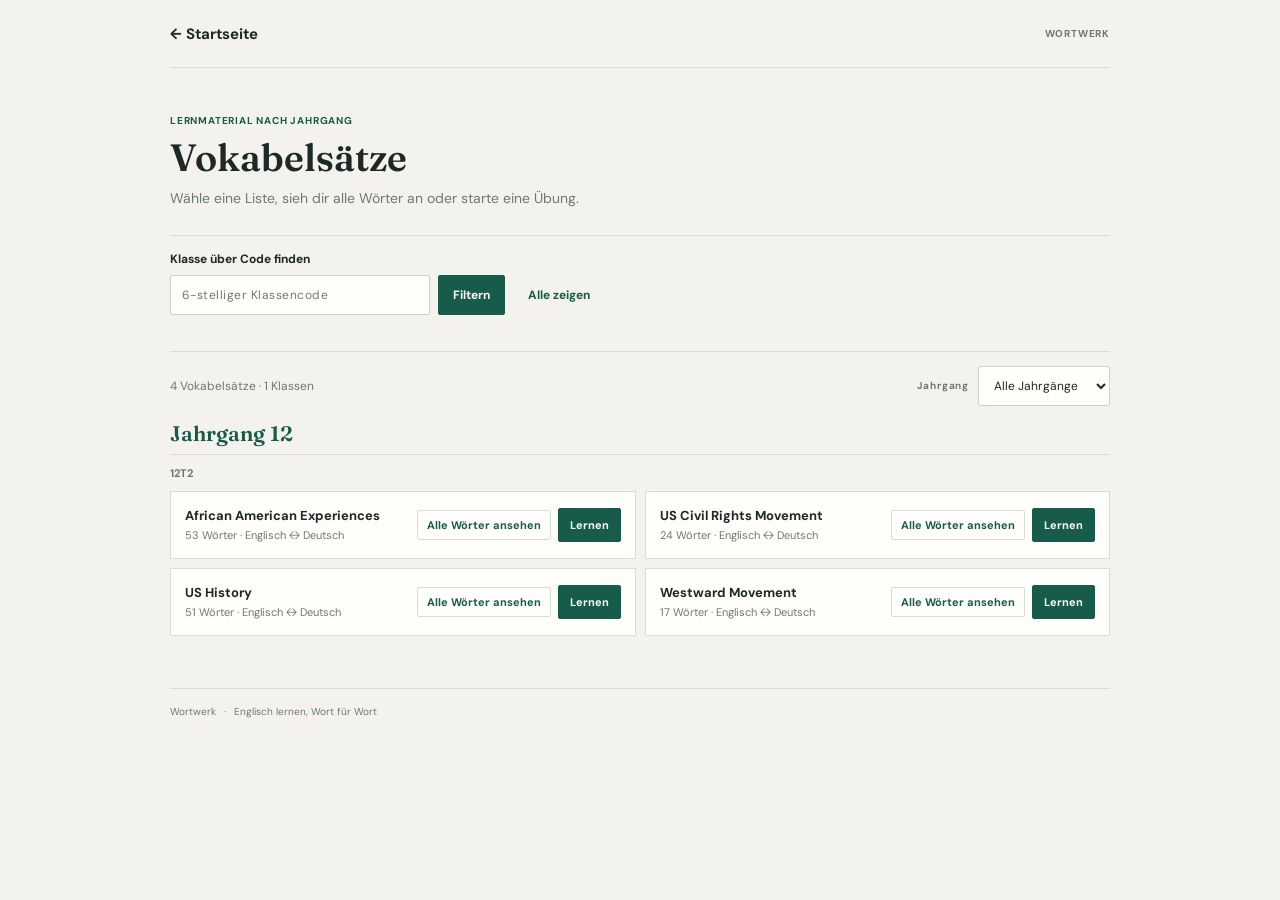
==== lists.html @ 83413637 "Add vocabulary practice modes and landing page" ====
<!doctype html>
<html lang="de">
<head>
  <meta charset="utf-8">
  <meta name="viewport" content="width=device-width, initial-scale=1">
  <meta name="theme-color" content="#f4f2ec">
  <title>Vokabelsätze | Wortwerk</title>
  <link rel="preconnect" href="https://fonts.googleapis.com">
  <link rel="preconnect" href="https://fonts.gstatic.com" crossorigin>
  <link href="https://fonts.googleapis.com/css2?family=DM+Sans:wght@400;500;600;700&family=Fraunces:opsz,wght@9..144,600;9..144,700&display=swap" rel="stylesheet">
  <link rel="stylesheet" href="simple.css">
  <script src="simple-app.js" defer></script>
</head>
<body>
  <div class="page-shell">
    <header class="topbar">
      <a class="brand" href="index.html">← Startseite</a>
      <span class="topbar-label">WORTWERK</span>
    </header>

    <main>
      <section class="collection" aria-labelledby="page-title">
        <div class="collection-heading">
          <div>
            <p class="eyebrow">LERNMATERIAL NACH JAHRGANG</p>
            <h1 id="page-title">Vokabelsätze</h1>
            <p class="intro">Wähle eine Liste, sieh dir alle Wörter an oder starte eine Übung.</p>
          </div>
        </div>

        <form class="code-filter" id="code-form" novalidate>
          <label for="group-code">Klasse über Code finden</label>
          <div class="filter-controls">
            <input id="group-code" name="code" type="text" inputmode="numeric" autocomplete="off" maxlength="6" placeholder="6-stelliger Klassencode" aria-describedby="code-message">
            <button class="primary-button" type="submit">Filtern</button>
            <button class="text-button" id="clear-code" type="button">Alle zeigen</button>
          </div>
          <p class="message" id="code-message" role="status" aria-live="polite"></p>
        </form>

        <div class="list-toolbar">
          <p id="results-count" aria-live="polite">Sammlung wird geladen …</p>
          <label class="grade-filter" for="grade-filter">
            <span>Jahrgang</span>
            <select id="grade-filter" name="grade">
              <option value="all">Alle</option>
            </select>
          </label>
        </div>
        <div id="results-content" class="results-content" aria-live="polite"></div>
      </section>
    </main>

    <footer class="footer">Wortwerk <span>·</span> Englisch lernen, Wort für Wort</footer>
  </div>

  <dialog class="list-dialog" id="list-dialog" aria-labelledby="dialog-title">
    <div class="dialog-inner">
      <button class="dialog-close" id="dialog-close" type="button" aria-label="Liste schließen">×</button>
      <p class="dialog-class" id="dialog-class"></p>
      <h2 id="dialog-title">Vokabelsatz</h2>
      <p class="dialog-description" id="dialog-description"></p>
      <div class="word-list" id="dialog-words"></div>
    </div>
  </dialog>

  <dialog class="mode-dialog" id="mode-dialog" aria-labelledby="mode-dialog-title">
    <form class="mode-dialog-inner" id="mode-form">
      <button class="dialog-close" id="mode-dialog-close" type="button" aria-label="Modusauswahl schließen">×</button>
      <p class="dialog-class" id="mode-list-class"></p>
      <h2 id="mode-dialog-title">Lernmodus wählen</h2>
      <p class="dialog-description" id="mode-list-title"></p>

      <fieldset class="mode-options">
        <legend class="visually-hidden">Lernmodus</legend>
        <label class="mode-option">
          <input type="radio" name="mode" value="practice" checked>
          <span class="mode-option-body"><strong>Üben</strong><small>Karteikarten drehen</small></span>
        </label>
        <label class="mode-option">
          <input type="radio" name="mode" value="quiz">
          <span class="mode-option-body"><strong>Prüfen</strong><small>Multiple Choice</small></span>
        </label>
        <label class="mode-option">
          <input type="radio" name="mode" value="test">
          <span class="mode-option-body"><strong>Test</strong><small>Antworten eintippen</small></span>
        </label>
      </fieldset>

      <fieldset class="mode-setting" id="practice-settings">
        <legend>Abfragerichtung</legend>
        <label><input type="radio" name="practice-direction" value="xy" checked> Englisch → Deutsch</label>
        <label><input type="radio" name="practice-direction" value="yx"> Deutsch → Englisch</label>
      </fieldset>

      <div class="mode-note" id="quiz-settings" hidden>Die Abfragerichtung wechselt zufällig.</div>

      <div class="mode-setting" id="test-settings" hidden>
        <label for="test-count">Anzahl der Vokabeln: <output id="test-count-value">20</output></label>
        <input id="test-count" type="range" min="1" max="20" value="20">
        <label for="test-direction">Abfragerichtung</label>
        <select id="test-direction">
          <option value="random">Zufällig wechseln</option>
          <option value="xy">Englisch → Deutsch</option>
          <option value="yx">Deutsch → Englisch</option>
        </select>
      </div>

      <button class="primary-button mode-start" type="submit">Weiter zum Lernen <span aria-hidden="true">→</span></button>
    </form>
  </dialog>
</body>
</html>
---- simple.css ----
:root {
  color-scheme: light;
  --paper: #f4f2ec;
  --surface: #fffefa;
  --ink: #1d2927;
  --muted: #6e7772;
  --line: #d9ddd4;
  --green: #175c4b;
  --green-dark: #104537;
  --coral: #d4674d;
  --serif: "Fraunces", Georgia, serif;
  --sans: "DM Sans", "Avenir Next", "Segoe UI", sans-serif;
}

* {
  box-sizing: border-box;
}

body {
  min-width: 320px;
  margin: 0;
  color: var(--ink);
  background: var(--paper);
  font-family: var(--sans);
  -webkit-font-smoothing: antialiased;
}

button,
input,
select {
  font: inherit;
}

button,
select {
  cursor: pointer;
}

.page-shell {
  width: min(940px, calc(100% - 48px));
  margin: 0 auto;
}

.topbar {
  display: flex;
  min-height: 68px;
  align-items: center;
  justify-content: space-between;
  border-bottom: 1px solid var(--line);
}

.brand {
  display: inline-flex;
  align-items: center;
  gap: 10px;
  color: var(--ink);
  font-size: 15px;
  font-weight: 700;
  text-decoration: none;
}

.brand-mark {
  display: grid;
  width: 30px;
  aspect-ratio: 1;
  place-items: center;
  border-radius: 50%;
  color: white;
  background: var(--green);
  font-family: var(--serif);
  font-size: 18px;
}

.topbar-label,
.eyebrow,
.grade-filter span {
  color: var(--muted);
  font-size: 10px;
  font-weight: 700;
  letter-spacing: 0.08em;
}

.collection {
  padding: 46px 0 52px;
}

.collection-heading {
  display: flex;
  align-items: center;
  justify-content: space-between;
  gap: 24px;
  margin-bottom: 26px;
}

.eyebrow {
  margin: 0 0 9px;
  color: var(--green);
}

h1,
h2,
p {
  margin-top: 0;
}

h1 {
  margin-bottom: 8px;
  font-family: var(--serif);
  font-size: 38px;
  font-weight: 600;
  line-height: 1.15;
}

.intro {
  max-width: 540px;
  margin: 0;
  color: var(--muted);
  font-size: 14px;
  line-height: 1.5;
}

.learning-photo {
  width: 82px;
  height: 82px;
  flex: 0 0 auto;
  border-radius: 50%;
  object-fit: cover;
}

.home-panel {
  display: flex;
  min-height: calc(100svh - 136px);
  max-width: 560px;
  flex-direction: column;
  align-items: center;
  justify-content: center;
  margin: 0 auto;
  padding: 46px 0 64px;
  text-align: center;
}

.home-panel .eyebrow {
  margin-bottom: 15px;
}

.home-panel h1 {
  margin-bottom: 12px;
  font-size: 40px;
}

.home-code-form {
  display: grid;
  width: min(100%, 390px);
  gap: 12px;
  margin: 25px auto 0;
}

.home-code-form label {
  font-size: 13px;
  font-weight: 700;
}

.home-code-form input {
  width: 100%;
  height: 74px;
  border: 1px solid #cbd2c9;
  border-radius: 2px;
  outline: none;
  color: var(--ink);
  background: var(--surface);
  font-size: 30px;
  font-variant-numeric: tabular-nums;
  letter-spacing: 0.15em;
  text-align: center;
}

.home-code-form input:focus {
  border-color: var(--green);
  box-shadow: 0 0 0 3px #175c4b1f;
}

.home-code-form input::placeholder {
  color: #b7beb5;
}

.home-submit {
  min-height: 48px;
  font-size: 13px;
}

.home-submit span {
  margin-left: 8px;
}

.all-lists-link {
  display: inline-flex;
  min-height: 45px;
  align-items: center;
  gap: 20px;
  margin-top: 15px;
  padding: 0 2px;
  border-bottom: 1px solid #9db5a8;
  color: var(--green);
  font-size: 13px;
  font-weight: 700;
  text-decoration: none;
}

.all-lists-link:hover {
  border-color: var(--green);
}

.all-lists-link span {
  font-size: 18px;
}

.code-filter {
  display: grid;
  gap: 8px;
  padding: 15px 0 12px;
  border-top: 1px solid var(--line);
  border-bottom: 1px solid var(--line);
}

.code-filter > label {
  font-size: 12px;
  font-weight: 700;
}

.filter-controls {
  display: flex;
  flex-wrap: wrap;
  gap: 8px;
}

.filter-controls input,
.grade-filter select {
  min-width: 0;
  height: 40px;
  padding: 0 11px;
  border: 1px solid #cbd2c9;
  border-radius: 2px;
  outline: none;
  color: var(--ink);
  background: var(--surface);
  font-size: 12px;
}

.filter-controls input {
  width: min(260px, 100%);
  font-variant-numeric: tabular-nums;
  letter-spacing: 0.04em;
}

.filter-controls input:focus,
.grade-filter select:focus {
  border-color: var(--green);
  box-shadow: 0 0 0 3px #175c4b1f;
}

.primary-button,
.text-button {
  min-height: 40px;
  padding: 0 14px;
  border-radius: 2px;
  font-size: 12px;
  font-weight: 700;
}

.primary-button {
  border: 1px solid var(--green);
  color: white;
  background: var(--green);
}

.primary-button:hover {
  background: var(--green-dark);
}

.text-button {
  border: 1px solid transparent;
  color: var(--green);
  background: transparent;
}

.text-button:hover {
  border-color: var(--line);
  background: var(--surface);
}

.message {
  min-height: 16px;
  margin: 0;
  color: #a23f30;
  font-size: 11px;
}

.list-toolbar {
  display: flex;
  min-height: 68px;
  align-items: center;
  justify-content: space-between;
  gap: 16px;
}

.list-toolbar > p {
  margin: 0;
  color: var(--muted);
  font-size: 12px;
}

.grade-filter {
  display: flex;
  align-items: center;
  gap: 9px;
}

.grade-filter select {
  min-width: 132px;
}

.results-content {
  display: grid;
  gap: 26px;
}

.grade-section,
.class-section {
  display: grid;
  gap: 11px;
}

.grade-title {
  margin: 0;
  padding-bottom: 8px;
  border-bottom: 1px solid var(--line);
  color: var(--green);
  font-family: var(--serif);
  font-size: 21px;
  font-weight: 600;
}

.class-heading {
  margin: 0;
  color: var(--muted);
  font-size: 11px;
  font-weight: 700;
}

.list-grid {
  display: grid;
  grid-template-columns: repeat(2, minmax(0, 1fr));
  gap: 9px;
}

.list-card {
  display: flex;
  min-height: 68px;
  align-items: center;
  justify-content: space-between;
  gap: 14px;
  padding: 12px 14px;
  border: 1px solid var(--line);
  background: var(--surface);
}

.list-card h3 {
  margin: 0 0 4px;
  font-size: 13px;
  line-height: 1.35;
}

.list-card p {
  margin: 0;
  color: var(--muted);
  font-size: 11px;
}

.list-open {
  flex: 0 0 auto;
  padding: 7px 9px;
  border: 1px solid var(--line);
  border-radius: 2px;
  color: var(--green);
  background: transparent;
  font-size: 11px;
  font-weight: 700;
}

.list-open:hover {
  border-color: var(--green);
  background: #f1f5ee;
}

.list-actions {
  display: flex;
  flex: 0 0 auto;
  align-items: center;
  gap: 7px;
}

.list-learn {
  min-height: 34px;
  padding: 0 11px;
  border: 1px solid var(--green);
  border-radius: 2px;
  color: white;
  background: var(--green);
  font-size: 11px;
  font-weight: 700;
}

.list-learn:hover {
  background: var(--green-dark);
}

.empty-state {
  padding: 28px 16px;
  border: 1px dashed #bfc9bf;
  color: var(--muted);
  font-size: 13px;
  text-align: center;
}

.footer {
  padding: 16px 0;
  border-top: 1px solid var(--line);
  color: var(--muted);
  font-size: 10px;
}

.footer span {
  padding: 0 5px;
  color: var(--coral);
}

.list-dialog {
  width: min(540px, calc(100% - 30px));
  max-height: min(80vh, 700px);
  padding: 0;
  overflow: auto;
  border: 1px solid #cbd2c9;
  border-radius: 3px;
  color: var(--ink);
  background: var(--surface);
  box-shadow: 0 24px 80px #10231d40;
}

.list-dialog::backdrop {
  background: #17231fd1;
  backdrop-filter: blur(3px);
}

.dialog-inner {
  position: relative;
  padding: 30px;
}

.dialog-close {
  position: absolute;
  top: 13px;
  right: 13px;
  display: grid;
  width: 34px;
  aspect-ratio: 1;
  place-items: center;
  border: 1px solid var(--line);
  border-radius: 50%;
  color: var(--ink);
  background: transparent;
  font-size: 22px;
}

.dialog-class {
  margin: 0 42px 8px 0;
  color: var(--green);
  font-size: 10px;
  font-weight: 700;
  letter-spacing: 0.06em;
  text-transform: uppercase;
}

.dialog-inner h2 {
  margin-bottom: 6px;
  font-family: var(--serif);
  font-size: 27px;
  font-weight: 600;
}

.dialog-description {
  margin-bottom: 17px;
  color: var(--muted);
  font-size: 12px;
}

.word-list {
  border-top: 1px solid var(--line);
}

.word-row {
  display: grid;
  grid-template-columns: 1fr 1fr;
  gap: 16px;
  padding: 10px 2px;
  border-bottom: 1px solid var(--line);
  font-size: 12px;
}

.word-row span:last-child {
  color: var(--muted);
}

.mode-dialog {
  width: min(580px, calc(100% - 30px));
  max-height: min(86vh, 760px);
  padding: 0;
  overflow: auto;
  border: 1px solid #cbd2c9;
  border-radius: 3px;
  color: var(--ink);
  background: var(--surface);
  box-shadow: 0 24px 80px #10231d40;
}

.mode-dialog::backdrop {
  background: #17231fd1;
  backdrop-filter: blur(3px);
}

.mode-dialog-inner {
  position: relative;
  padding: 30px;
}

.mode-dialog-inner h2 {
  margin: 0 40px 6px 0;
  font-family: var(--serif);
  font-size: 27px;
  font-weight: 600;
}

.mode-options {
  display: grid;
  grid-template-columns: repeat(3, minmax(0, 1fr));
  gap: 8px;
  margin: 20px 0;
  padding: 0;
  border: 0;
}

.mode-option {
  position: relative;
  min-width: 0;
  cursor: pointer;
}

.mode-option input {
  position: absolute;
  width: 1px;
  height: 1px;
  opacity: 0;
}

.mode-option-body {
  display: grid;
  min-height: 76px;
  align-content: center;
  gap: 5px;
  padding: 10px;
  border: 1px solid var(--line);
  background: white;
}

.mode-option input:checked + .mode-option-body {
  border-color: var(--green);
  background: #edf3eb;
  box-shadow: inset 0 0 0 1px var(--green);
}

.mode-option input:focus-visible + .mode-option-body {
  outline: 2px solid var(--coral);
  outline-offset: 2px;
}

.mode-option strong {
  font-size: 13px;
}

.mode-option small {
  color: var(--muted);
  font-size: 10px;
  line-height: 1.35;
}

.mode-setting {
  display: grid;
  gap: 11px;
  margin: 0 0 16px;
  padding: 14px 0;
  border: 0;
  border-top: 1px solid var(--line);
  font-size: 12px;
}

.mode-setting legend,
.mode-setting > label:first-child {
  margin-bottom: 2px;
  font-weight: 700;
}

.mode-setting label {
  display: flex;
  align-items: center;
  gap: 8px;
}

.mode-setting input[type="radio"] {
  accent-color: var(--green);
}

.mode-setting input[type="range"] {
  width: 100%;
  accent-color: var(--green);
}

.mode-setting select {
  width: 100%;
  min-height: 40px;
  padding: 0 10px;
  border: 1px solid #cbd2c9;
  border-radius: 2px;
  color: var(--ink);
  background: white;
}

.mode-note {
  padding: 15px 0;
  border-top: 1px solid var(--line);
  color: var(--muted);
  font-size: 12px;
}

.mode-start {
  width: 100%;
  margin-top: 3px;
}

.visually-hidden {
  position: absolute;
  width: 1px;
  height: 1px;
  padding: 0;
  overflow: hidden;
  clip: rect(0, 0, 0, 0);
  white-space: nowrap;
  border: 0;
}

[hidden] {
  display: none !important;
}

@media (max-width: 620px) {
  .page-shell {
    width: calc(100% - 32px);
  }

  .collection {
    padding-top: 32px;
  }

  .collection-heading {
    align-items: flex-start;
  }

  .learning-photo {
    width: 62px;
    height: 62px;
  }

  h1 {
    font-size: 32px;
  }

  .filter-controls input {
    flex: 1 1 100%;
    width: 100%;
  }

  .list-grid {
    grid-template-columns: 1fr;
  }

  .list-card {
    align-items: stretch;
    flex-direction: column;
  }

  .list-actions {
    display: grid;
    grid-template-columns: 1fr 1fr;
  }

  .mode-dialog-inner {
    padding: 25px 20px;
  }

  .list-toolbar {
    align-items: flex-start;
    flex-direction: column-reverse;
    justify-content: center;
    gap: 7px;
    padding: 12px 0;
  }

  .grade-filter {
    width: 100%;
    justify-content: space-between;
  }

  .grade-filter select {
    flex: 1;
  }

  .dialog-inner {
    padding: 25px 20px;
  }
}

@media (max-width: 420px) {
  .page-shell {
    width: calc(100% - 28px);
  }

  .home-panel {
    min-height: calc(100svh - 124px);
  }

  .home-panel h1 {
    font-size: 32px;
  }

  .mode-options {
    grid-template-columns: 1fr;
  }

  .mode-option-body {
    min-height: 58px;
  }
}

@media (prefers-reduced-motion: reduce) {
  *,
  *::before,
  *::after {
    scroll-behavior: auto !important;
    animation-duration: 0.01ms !important;
    transition-duration: 0.01ms !important;
  }
}
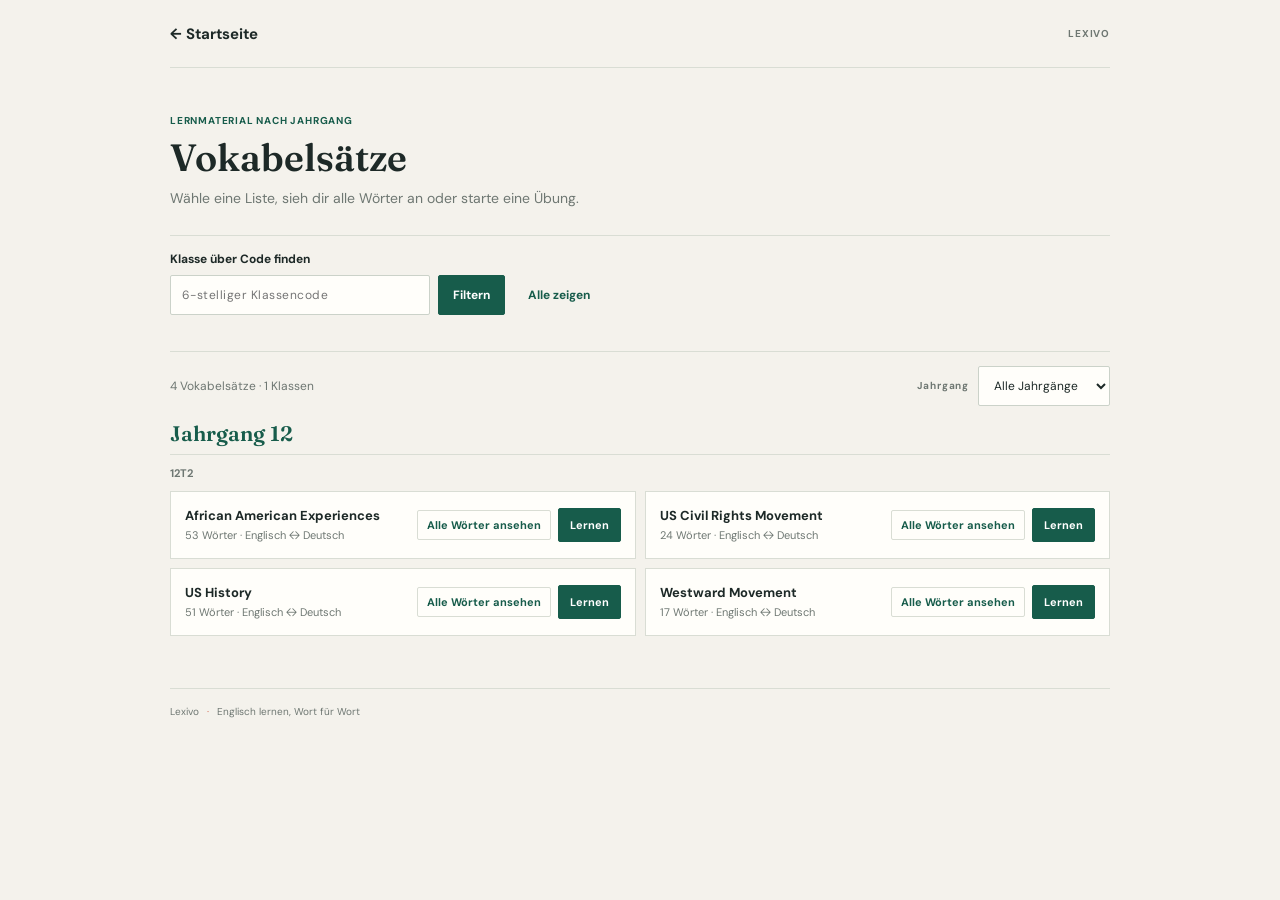
==== commit 7259bdce: "Rename vocabulary app to Lexivo" ====
--- a/lists.html
+++ b/lists.html
@@ -4,7 +4,7 @@
   <meta charset="utf-8">
   <meta name="viewport" content="width=device-width, initial-scale=1">
   <meta name="theme-color" content="#f4f2ec">
-  <title>Vokabelsätze | Wortwerk</title>
+  <title>Vokabelsätze | Lexivo</title>
   <link rel="preconnect" href="https://fonts.googleapis.com">
   <link rel="preconnect" href="https://fonts.gstatic.com" crossorigin>
   <link href="https://fonts.googleapis.com/css2?family=DM+Sans:wght@400;500;600;700&family=Fraunces:opsz,wght@9..144,600;9..144,700&display=swap" rel="stylesheet">
@@ -15,7 +15,7 @@
   <div class="page-shell">
     <header class="topbar">
       <a class="brand" href="index.html">← Startseite</a>
-      <span class="topbar-label">WORTWERK</span>
+      <span class="topbar-label">LEXIVO</span>
     </header>
 
     <main>
@@ -51,7 +51,7 @@
       </section>
     </main>
 
-    <footer class="footer">Wortwerk <span>·</span> Englisch lernen, Wort für Wort</footer>
+    <footer class="footer">Lexivo <span>·</span> Englisch lernen, Wort für Wort</footer>
   </div>
 
   <dialog class="list-dialog" id="list-dialog" aria-labelledby="dialog-title">
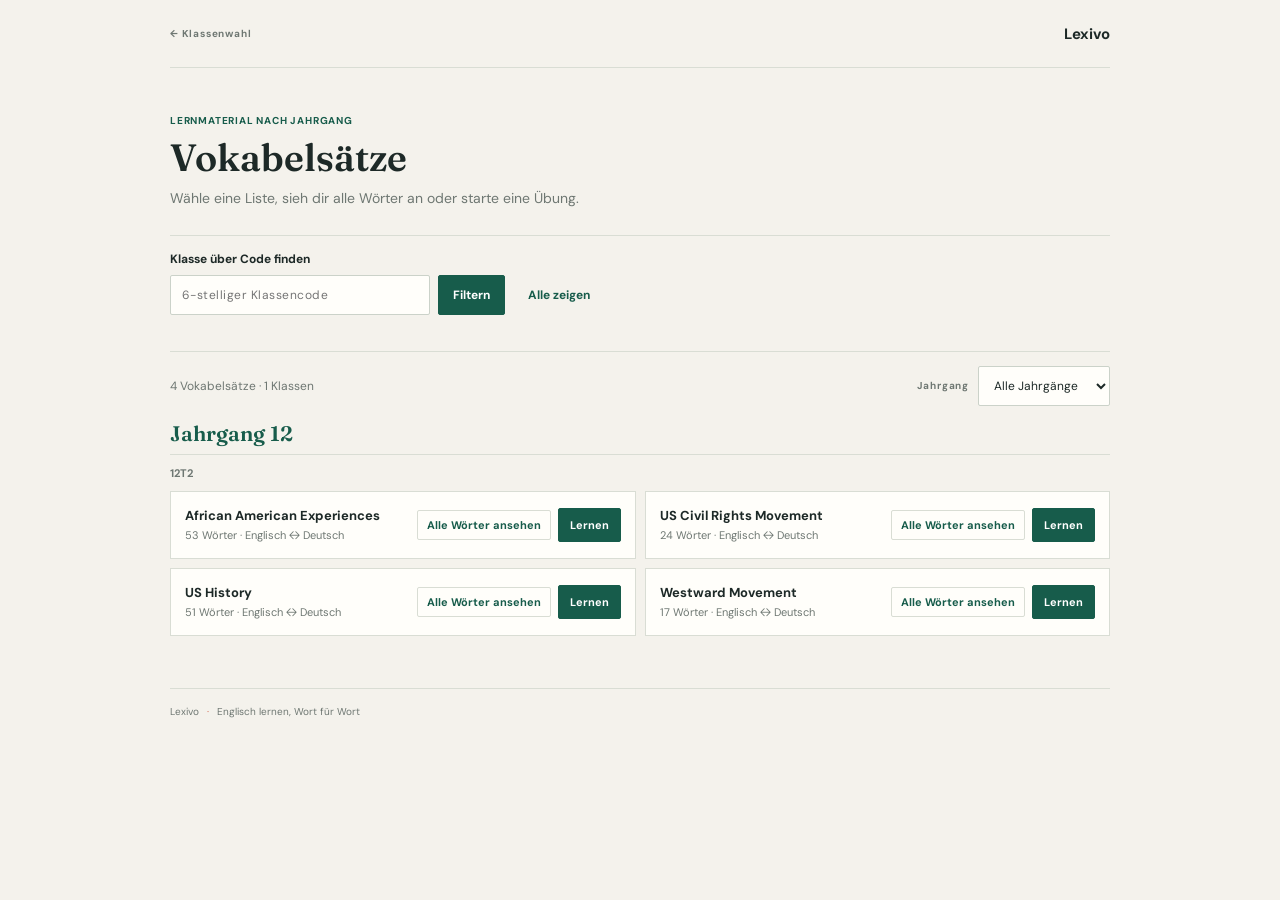
==== commit a71c09d5: "Unify Lexivo header navigation" ====
--- a/lists.html
+++ b/lists.html
@@ -14,8 +14,8 @@
 <body>
   <div class="page-shell">
     <header class="topbar">
-      <a class="brand" href="index.html">← Startseite</a>
-      <span class="topbar-label">LEXIVO</span>
+      <a class="topbar-label topbar-link" href="index.html">← Klassenwahl</a>
+      <a class="brand" href="index.html" aria-label="Lexivo Startseite">Lexivo</a>
     </header>
 
     <main>
--- a/simple.css
+++ b/simple.css
@@ -80,6 +80,14 @@
   letter-spacing: 0.08em;
 }
 
+.topbar-link {
+  text-decoration: none;
+}
+
+.topbar-link:hover {
+  color: var(--green);
+}
+
 .collection {
   padding: 46px 0 52px;
 }
@@ -97,6 +105,7 @@
   color: var(--green);
 }
 
+/* PAGE TITLE: Basisstil der Seitentitel */
 h1,
 h2,
 p {
@@ -143,6 +152,7 @@
   margin-bottom: 15px;
 }
 
+/* PAGE TITLE: Überschrift auf der Startseite */
 .home-panel h1 {
   margin-bottom: 12px;
   font-size: 40px;
@@ -736,6 +746,7 @@
     min-height: calc(100svh - 124px);
   }
 
+  /* PAGE TITLE: Schriftgröße auf kleinen Bildschirmen */
   .home-panel h1 {
     font-size: 32px;
   }
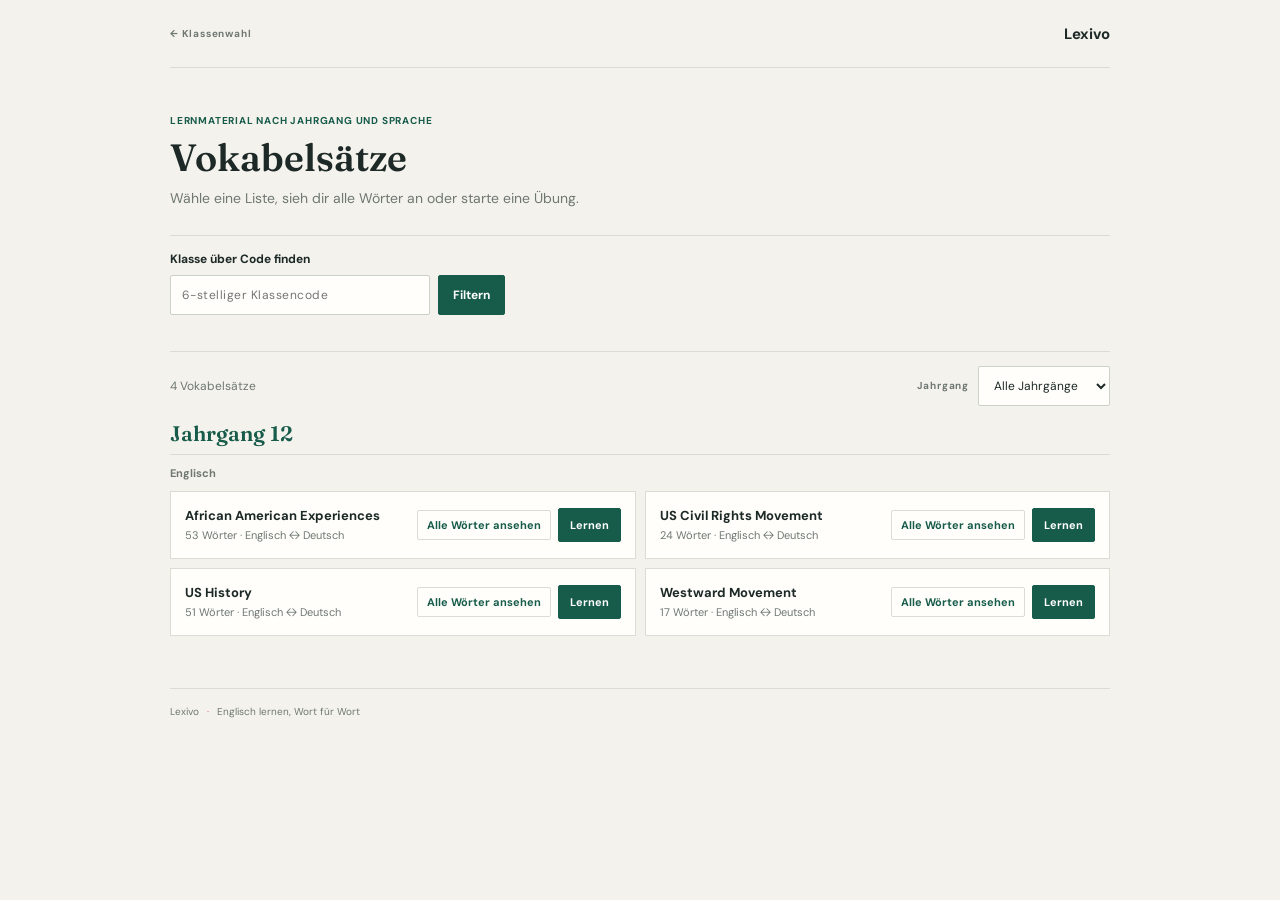
==== commit 618d1283: "Simplify vocabulary list filters" ====
--- a/lists.html
+++ b/lists.html
@@ -22,7 +22,7 @@
       <section class="collection" aria-labelledby="page-title">
         <div class="collection-heading">
           <div>
-            <p class="eyebrow">LERNMATERIAL NACH JAHRGANG</p>
+            <p class="eyebrow">LERNMATERIAL NACH JAHRGANG UND SPRACHE</p>
             <h1 id="page-title">Vokabelsätze</h1>
             <p class="intro">Wähle eine Liste, sieh dir alle Wörter an oder starte eine Übung.</p>
           </div>
@@ -33,7 +33,6 @@
           <div class="filter-controls">
             <input id="group-code" name="code" type="text" inputmode="numeric" autocomplete="off" maxlength="6" placeholder="6-stelliger Klassencode" aria-describedby="code-message">
             <button class="primary-button" type="submit">Filtern</button>
-            <button class="text-button" id="clear-code" type="button">Alle zeigen</button>
           </div>
           <p class="message" id="code-message" role="status" aria-live="polite"></p>
         </form>
--- a/simple.css
+++ b/simple.css
@@ -105,7 +105,6 @@
   color: var(--green);
 }
 
-/* PAGE TITLE: Basisstil der Seitentitel */
 h1,
 h2,
 p {
@@ -152,7 +151,6 @@
   margin-bottom: 15px;
 }
 
-/* PAGE TITLE: Überschrift auf der Startseite */
 .home-panel h1 {
   margin-bottom: 12px;
   font-size: 40px;
@@ -335,7 +333,7 @@
 }
 
 .grade-section,
-.class-section {
+.language-section {
   display: grid;
   gap: 11px;
 }
@@ -746,7 +744,6 @@
     min-height: calc(100svh - 124px);
   }
 
-  /* PAGE TITLE: Schriftgröße auf kleinen Bildschirmen */
   .home-panel h1 {
     font-size: 32px;
   }
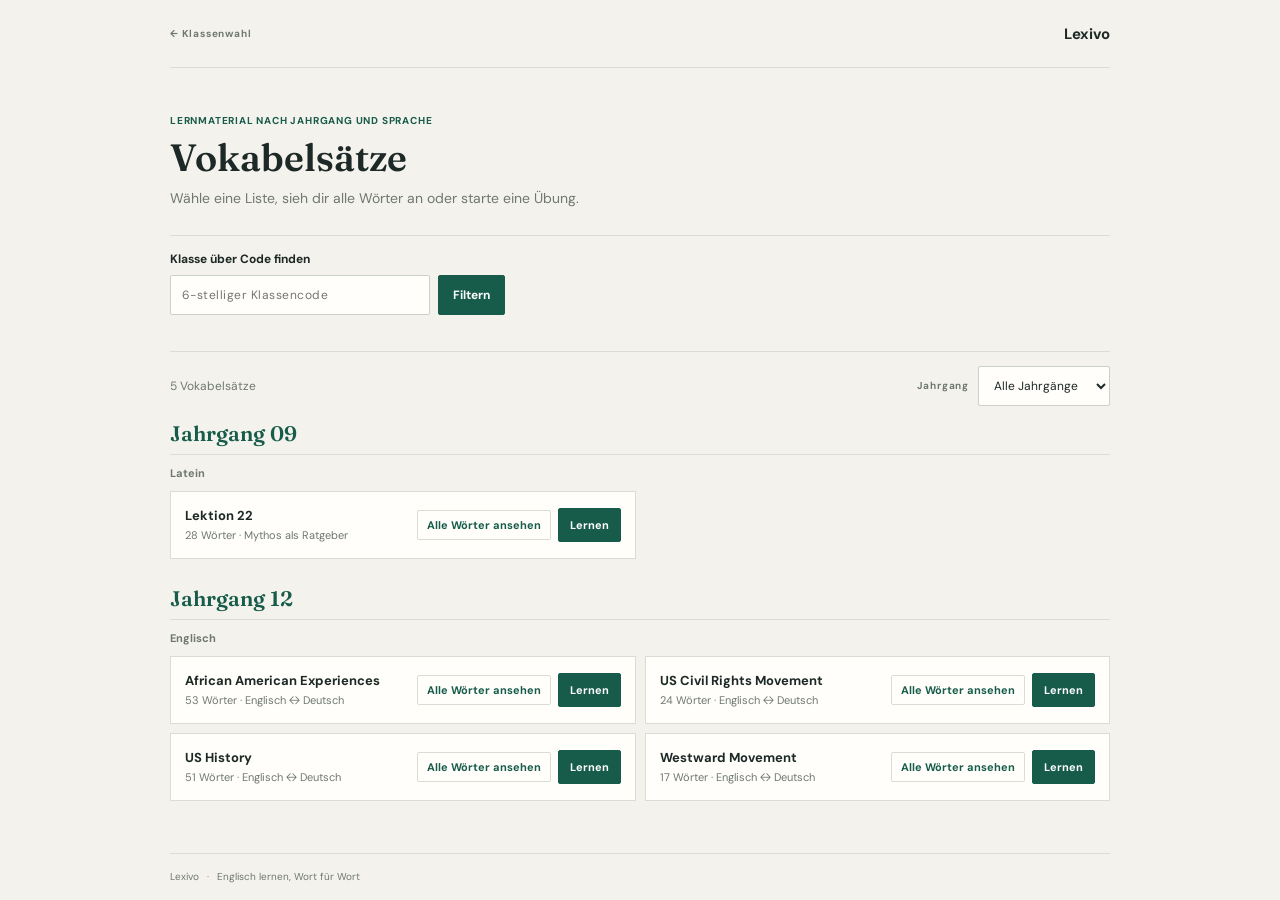
==== commit 83c7c0f9: "Integrate Latin lesson vocabulary metadata" ====
--- a/lists.html
+++ b/lists.html
@@ -88,8 +88,8 @@
 
       <fieldset class="mode-setting" id="practice-settings">
         <legend>Abfragerichtung</legend>
-        <label><input type="radio" name="practice-direction" value="xy" checked> Englisch → Deutsch</label>
-        <label><input type="radio" name="practice-direction" value="yx"> Deutsch → Englisch</label>
+        <label><input type="radio" name="practice-direction" value="xy" checked> <span id="practice-direction-xy-label">Sprache X → Sprache Y</span></label>
+        <label><input type="radio" name="practice-direction" value="yx"> <span id="practice-direction-yx-label">Sprache Y → Sprache X</span></label>
       </fieldset>
 
       <div class="mode-note" id="quiz-settings" hidden>Die Abfragerichtung wechselt zufällig.</div>
@@ -100,8 +100,8 @@
         <label for="test-direction">Abfragerichtung</label>
         <select id="test-direction">
           <option value="random">Zufällig wechseln</option>
-          <option value="xy">Englisch → Deutsch</option>
-          <option value="yx">Deutsch → Englisch</option>
+          <option value="xy" id="test-direction-xy-label">Sprache X → Sprache Y</option>
+          <option value="yx" id="test-direction-yx-label">Sprache Y → Sprache X</option>
         </select>
       </div>
 
--- a/simple.css
+++ b/simple.css
@@ -518,6 +518,13 @@
   color: var(--muted);
 }
 
+.word-info {
+  grid-column: 1 / -1;
+  color: var(--muted);
+  font-size: 11px;
+  line-height: 1.45;
+}
+
 .mode-dialog {
   width: min(580px, calc(100% - 30px));
   max-height: min(86vh, 760px);
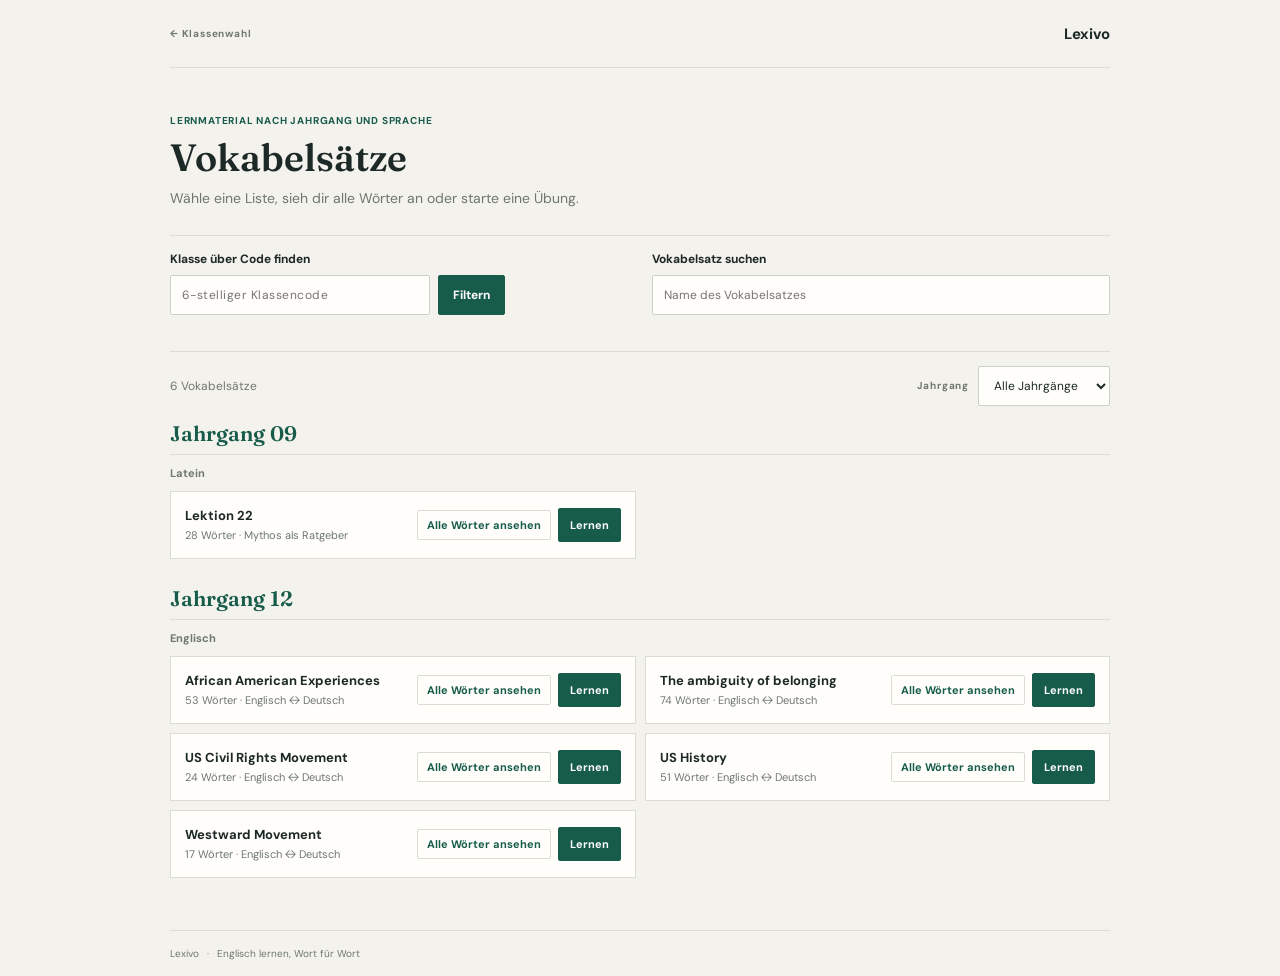
==== commit 7f5a1ab7: "1" ====
--- a/lists.html
+++ b/lists.html
@@ -28,14 +28,20 @@
           </div>
         </div>
 
-        <form class="code-filter" id="code-form" novalidate>
-          <label for="group-code">Klasse über Code finden</label>
-          <div class="filter-controls">
-            <input id="group-code" name="code" type="text" inputmode="numeric" autocomplete="off" maxlength="6" placeholder="6-stelliger Klassencode" aria-describedby="code-message">
-            <button class="primary-button" type="submit">Filtern</button>
+        <div class="filters-row">
+          <form class="code-filter" id="code-form" novalidate>
+            <label for="group-code">Klasse über Code finden</label>
+            <div class="filter-controls">
+              <input id="group-code" name="code" type="text" inputmode="numeric" autocomplete="off" maxlength="6" placeholder="6-stelliger Klassencode" aria-describedby="code-message">
+              <button class="primary-button" type="submit">Filtern</button>
+            </div>
+            <p class="message" id="code-message" role="status" aria-live="polite"></p>
+          </form>
+          <div class="list-search">
+            <label for="list-search-input">Vokabelsatz suchen</label>
+            <input id="list-search-input" type="search" autocomplete="off" placeholder="Name des Vokabelsatzes">
           </div>
-          <p class="message" id="code-message" role="status" aria-live="polite"></p>
-        </form>
+        </div>
 
         <div class="list-toolbar">
           <p id="results-count" aria-live="polite">Sammlung wird geladen …</p>
--- a/simple.css
+++ b/simple.css
@@ -222,15 +222,25 @@
   font-size: 18px;
 }
 
-.code-filter {
-  display: grid;
-  gap: 8px;
+.filters-row {
+  display: flex;
+  align-items: flex-start;
+  gap: 24px;
   padding: 15px 0 12px;
   border-top: 1px solid var(--line);
   border-bottom: 1px solid var(--line);
 }
 
-.code-filter > label {
+.code-filter,
+.list-search {
+  display: grid;
+  gap: 8px;
+  flex: 1 1 0;
+  min-width: 0;
+}
+
+.code-filter > label,
+.list-search > label {
   font-size: 12px;
   font-weight: 700;
 }
@@ -242,6 +252,7 @@
 }
 
 .filter-controls input,
+.list-search input,
 .grade-filter select {
   min-width: 0;
   height: 40px;
@@ -260,7 +271,12 @@
   letter-spacing: 0.04em;
 }
 
+.list-search input {
+  width: 100%;
+}
+
 .filter-controls input:focus,
+.list-search input:focus,
 .grade-filter select:focus {
   border-color: var(--green);
   box-shadow: 0 0 0 3px #175c4b1f;
@@ -702,6 +718,16 @@
     width: 100%;
   }
 
+  .filters-row {
+    flex-direction: column;
+    gap: 12px;
+  }
+
+  .code-filter,
+  .list-search {
+    width: 100%;
+  }
+
   .list-grid {
     grid-template-columns: 1fr;
   }
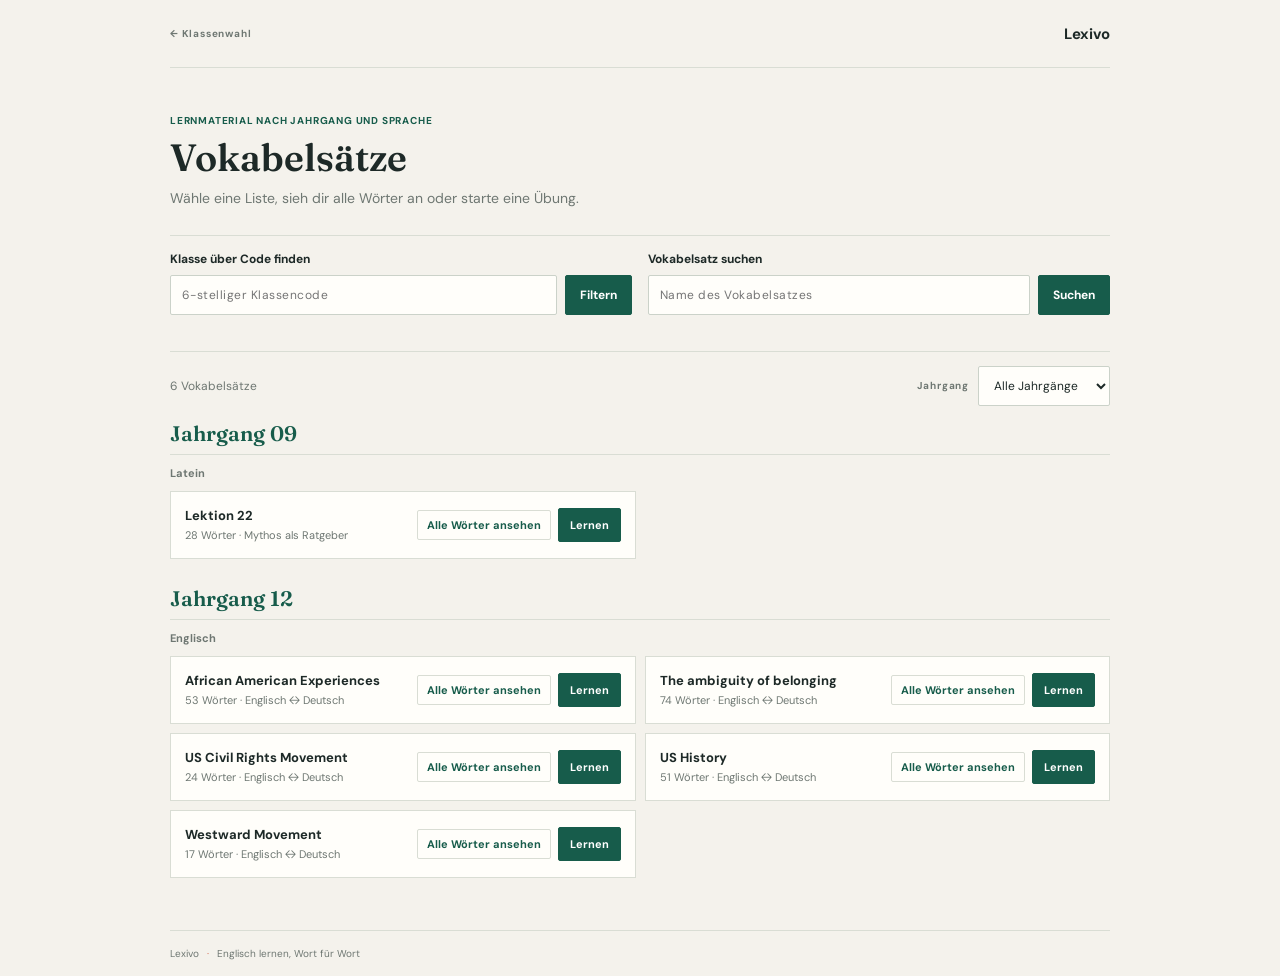
==== commit 63bd5fd2: "1" ====
--- a/lists.html
+++ b/lists.html
@@ -37,10 +37,13 @@
             </div>
             <p class="message" id="code-message" role="status" aria-live="polite"></p>
           </form>
-          <div class="list-search">
+          <form class="list-search" id="list-search-form">
             <label for="list-search-input">Vokabelsatz suchen</label>
-            <input id="list-search-input" type="search" autocomplete="off" placeholder="Name des Vokabelsatzes">
-          </div>
+            <div class="filter-controls">
+              <input id="list-search-input" type="search" autocomplete="off" placeholder="Name des Vokabelsatzes">
+              <button class="primary-button" type="submit">Suchen</button>
+            </div>
+          </form>
         </div>
 
         <div class="list-toolbar">
--- a/simple.css
+++ b/simple.css
@@ -225,7 +225,7 @@
 .filters-row {
   display: flex;
   align-items: flex-start;
-  gap: 24px;
+  gap: 16px;
   padding: 15px 0 12px;
   border-top: 1px solid var(--line);
   border-bottom: 1px solid var(--line);
@@ -247,7 +247,7 @@
 
 .filter-controls {
   display: flex;
-  flex-wrap: wrap;
+  flex-wrap: nowrap;
   gap: 8px;
 }
 
@@ -266,13 +266,10 @@
 }
 
 .filter-controls input {
-  width: min(260px, 100%);
+  flex: 1 1 0;
+  width: 0;
   font-variant-numeric: tabular-nums;
   letter-spacing: 0.04em;
-}
-
-.list-search input {
-  width: 100%;
 }
 
 .filter-controls input:focus,
@@ -713,19 +710,13 @@
     font-size: 32px;
   }
 
-  .filter-controls input {
-    flex: 1 1 100%;
-    width: 100%;
-  }
-
   .filters-row {
-    flex-direction: column;
-    gap: 12px;
+    gap: 10px;
   }
 
   .code-filter,
   .list-search {
-    width: 100%;
+    flex: 1 1 0;
   }
 
   .list-grid {
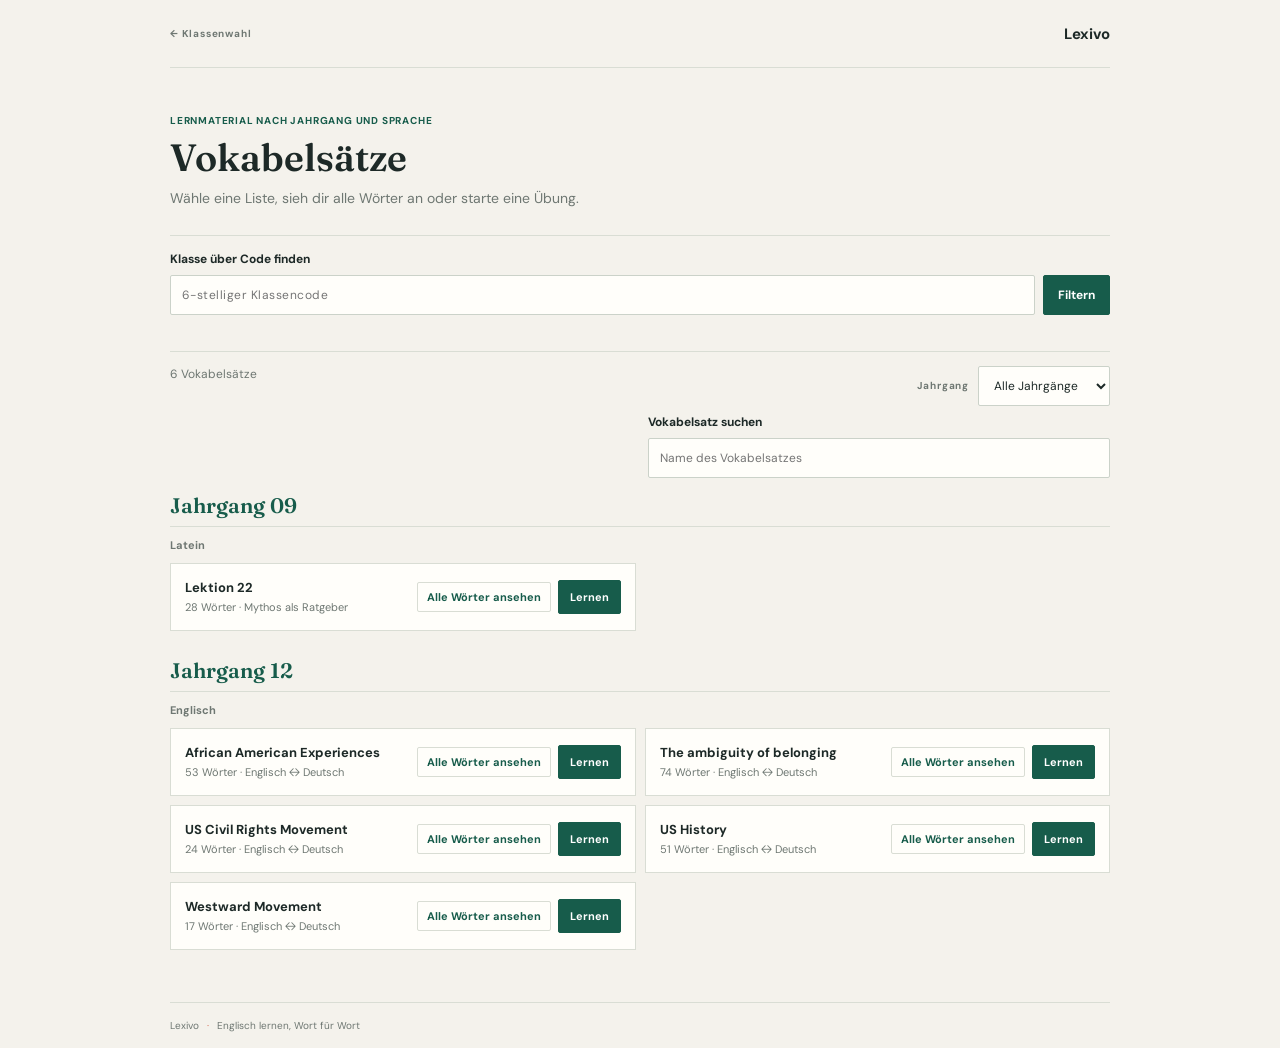
==== commit 595b2326: "1" ====
--- a/lists.html
+++ b/lists.html
@@ -37,23 +37,22 @@
             </div>
             <p class="message" id="code-message" role="status" aria-live="polite"></p>
           </form>
-          <form class="list-search" id="list-search-form">
-            <label for="list-search-input">Vokabelsatz suchen</label>
-            <div class="filter-controls">
-              <input id="list-search-input" type="search" autocomplete="off" placeholder="Name des Vokabelsatzes">
-              <button class="primary-button" type="submit">Suchen</button>
-            </div>
-          </form>
         </div>
 
         <div class="list-toolbar">
           <p id="results-count" aria-live="polite">Sammlung wird geladen …</p>
-          <label class="grade-filter" for="grade-filter">
-            <span>Jahrgang</span>
-            <select id="grade-filter" name="grade">
-              <option value="all">Alle</option>
-            </select>
-          </label>
+          <div class="list-toolbar-filters">
+            <label class="grade-filter" for="grade-filter">
+              <span>Jahrgang</span>
+              <select id="grade-filter" name="grade">
+                <option value="all">Alle</option>
+              </select>
+            </label>
+            <div class="list-search">
+              <label for="list-search-input">Vokabelsatz suchen</label>
+              <input id="list-search-input" type="search" autocomplete="off" placeholder="Name des Vokabelsatzes">
+            </div>
+          </div>
         </div>
         <div id="results-content" class="results-content" aria-live="polite"></div>
       </section>
--- a/simple.css
+++ b/simple.css
@@ -231,12 +231,24 @@
   border-bottom: 1px solid var(--line);
 }
 
-.code-filter,
-.list-search {
+.code-filter {
   display: grid;
   gap: 8px;
   flex: 1 1 0;
   min-width: 0;
+}
+
+.list-toolbar-filters {
+  display: grid;
+  justify-items: end;
+  gap: 8px;
+  width: calc((100% - 16px) / 2);
+}
+
+.list-search {
+  display: grid;
+  gap: 8px;
+  width: 100%;
 }
 
 .code-filter > label,
@@ -272,6 +284,10 @@
   letter-spacing: 0.04em;
 }
 
+.list-search input {
+  width: 100%;
+}
+
 .filter-controls input:focus,
 .list-search input:focus,
 .grade-filter select:focus {
@@ -318,10 +334,10 @@
 
 .list-toolbar {
   display: flex;
-  min-height: 68px;
-  align-items: center;
+  align-items: flex-start;
   justify-content: space-between;
   gap: 16px;
+  padding: 14px 0;
 }
 
 .list-toolbar > p {
@@ -714,8 +730,7 @@
     gap: 10px;
   }
 
-  .code-filter,
-  .list-search {
+  .code-filter {
     flex: 1 1 0;
   }
 
@@ -743,6 +758,12 @@
     justify-content: center;
     gap: 7px;
     padding: 12px 0;
+  }
+
+  .list-toolbar-filters {
+    align-self: flex-end;
+    width: calc((100% - 10px) / 2);
+    justify-items: stretch;
   }
 
   .grade-filter {
